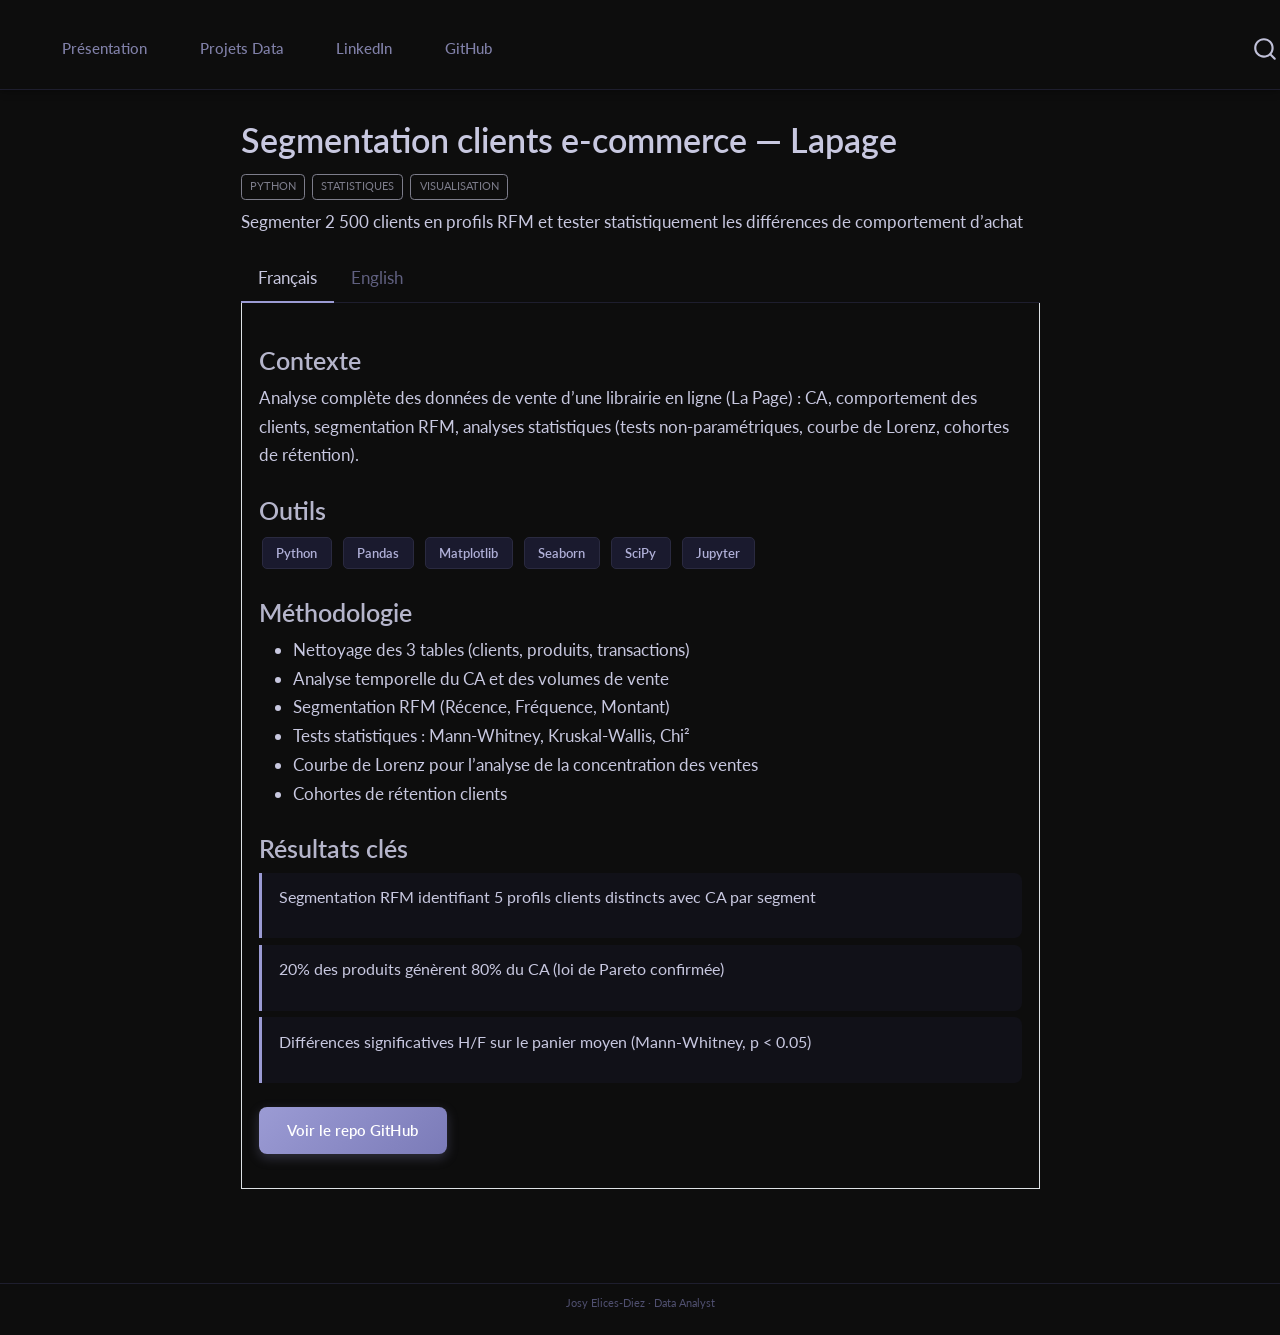
==== docs/projets/ecommerce-lapage/index.html @ 24a9a843 "Bio percutante pour recruteurs, sans cadre, texte grand et justifié Co-Authored-By: Claude Sonnet 4." ====
<!DOCTYPE html>
<html xmlns="http://www.w3.org/1999/xhtml" lang="en" xml:lang="en"><head>

<meta charset="utf-8">
<meta name="generator" content="quarto-1.9.37">

<meta name="viewport" content="width=device-width, initial-scale=1.0, user-scalable=yes">

<meta name="description" content="Segmenter 2 500 clients en profils RFM et tester statistiquement les différences de comportement d’achat">

<title>Segmentation clients e-commerce — Lapage – PORTFOLIO 2026</title>
<style>
/* Default styles provided by pandoc.
** See https://pandoc.org/MANUAL.html#variables-for-html for config info.
*/
code{white-space: pre-wrap;}
span.smallcaps{font-variant: small-caps;}
div.columns{display: flex; gap: min(4vw, 1.5em);}
div.column{flex: auto; overflow-x: auto;}
div.hanging-indent{margin-left: 1.5em; text-indent: -1.5em;}
ul.task-list{list-style: none;}
ul.task-list li input[type="checkbox"] {
  width: 0.8em;
  margin: 0 0.8em 0.2em -1em; /* quarto-specific, see https://github.com/quarto-dev/quarto-cli/issues/4556 */ 
  vertical-align: middle;
}
</style>


<script src="../../site_libs/quarto-nav/quarto-nav.js"></script>
<script src="../../site_libs/clipboard/clipboard.min.js"></script>
<script src="../../site_libs/quarto-search/autocomplete.umd.js"></script>
<script src="../../site_libs/quarto-search/fuse.min.js"></script>
<script src="../../site_libs/quarto-search/quarto-search.js"></script>
<meta name="quarto:offset" content="../../">
<link href="../../assets/favicon.png" rel="icon" type="image/png">
<script src="../../site_libs/quarto-html/quarto.js" type="module"></script>
<script src="../../site_libs/quarto-html/tabsets/tabsets.js" type="module"></script>
<script src="../../site_libs/quarto-html/popper.min.js"></script>
<script src="../../site_libs/quarto-html/tippy.umd.min.js"></script>
<script src="../../site_libs/quarto-html/anchor.min.js"></script>
<link href="../../site_libs/quarto-html/tippy.css" rel="stylesheet">
<link href="../../site_libs/quarto-html/quarto-syntax-highlighting-dark-d0ae9245876894da5ac7e18953ecc5cc.css" rel="stylesheet" id="quarto-text-highlighting-styles">
<script src="../../site_libs/bootstrap/bootstrap.min.js"></script>
<link href="../../site_libs/bootstrap/bootstrap-icons.css" rel="stylesheet">
<link href="../../site_libs/bootstrap/bootstrap-d825ab516b02c4f3d4289bb76b1890c4.min.css" rel="stylesheet" append-hash="true" id="quarto-bootstrap" data-mode="dark">
<script id="quarto-search-options" type="application/json">{
  "location": "navbar",
  "copy-button": false,
  "collapse-after": 3,
  "panel-placement": "end",
  "type": "overlay",
  "limit": 50,
  "keyboard-shortcut": [
    "f",
    "/",
    "s"
  ],
  "show-item-context": false,
  "language": {
    "search-no-results-text": "No results",
    "search-matching-documents-text": "matching documents",
    "search-copy-link-title": "Copy link to search",
    "search-hide-matches-text": "Hide additional matches",
    "search-more-match-text": "more match in this document",
    "search-more-matches-text": "more matches in this document",
    "search-clear-button-title": "Clear",
    "search-text-placeholder": "",
    "search-detached-cancel-button-title": "Cancel",
    "search-submit-button-title": "Submit",
    "search-label": "Search"
  }
}</script>
<style>html{ scroll-behavior: smooth; }</style>


</head>

<body class="nav-fixed fullcontent quarto-light">

<div id="quarto-search-results"></div>
  <header id="quarto-header" class="headroom fixed-top">
    <nav class="navbar navbar-expand-lg " data-bs-theme="dark">
      <div class="navbar-container container-fluid">
      <div class="navbar-brand-container mx-auto">
    <a class="navbar-brand" href="../../index.html">
    <span class="navbar-title">PORTFOLIO 2026</span>
    </a>
  </div>
            <div id="quarto-search" class="" title="Search"></div>
          <button class="navbar-toggler" type="button" data-bs-toggle="collapse" data-bs-target="#navbarCollapse" aria-controls="navbarCollapse" role="menu" aria-expanded="false" aria-label="Toggle navigation" onclick="if (window.quartoToggleHeadroom) { window.quartoToggleHeadroom(); }">
  <span class="navbar-toggler-icon"></span>
</button>
          <div class="collapse navbar-collapse" id="navbarCollapse">
            <ul class="navbar-nav navbar-nav-scroll me-auto">
  <li class="nav-item">
    <a class="nav-link" href="../../index.html"> 
<span class="menu-text">Présentation</span></a>
  </li>  
  <li class="nav-item">
    <a class="nav-link" href="../../projets.html"> 
<span class="menu-text">Projets Data</span></a>
  </li>  
  <li class="nav-item">
    <a class="nav-link" href="https://www.linkedin.com/in/josy-elices-diez-03523225a/"> 
<span class="menu-text">LinkedIn</span></a>
  </li>  
  <li class="nav-item">
    <a class="nav-link" href="https://github.com/Elicesjo"> 
<span class="menu-text">GitHub</span></a>
  </li>  
</ul>
          </div> <!-- /navcollapse -->
            <div class="quarto-navbar-tools">
</div>
      </div> <!-- /container-fluid -->
    </nav>
</header>
<!-- content -->
<div id="quarto-content" class="quarto-container page-columns page-rows-contents page-layout-article page-navbar">
<!-- sidebar -->
<!-- margin-sidebar -->
    
<!-- main -->
<main class="content" id="quarto-document-content">

<header id="title-block-header" class="quarto-title-block default">
<div class="quarto-title">
<h1 class="title">Segmentation clients e-commerce — Lapage</h1>
  <div class="quarto-categories">
    <div class="quarto-category">Python</div>
    <div class="quarto-category">Statistiques</div>
    <div class="quarto-category">Visualisation</div>
  </div>
  </div>

<div>
  <div class="description">
    Segmenter 2 500 clients en profils RFM et tester statistiquement les différences de comportement d’achat
  </div>
</div>


<div class="quarto-title-meta">

    
  
    
  </div>
  


</header>


<div class="tabset-margin-container"></div><div class="panel-tabset">
<ul class="nav nav-tabs" role="tablist"><li class="nav-item" role="presentation"><a class="nav-link active" id="tabset-1-1-tab" data-bs-toggle="tab" data-bs-target="#tabset-1-1" role="tab" aria-controls="tabset-1-1" aria-selected="true" href="">Français</a></li><li class="nav-item" role="presentation"><a class="nav-link" id="tabset-1-2-tab" data-bs-toggle="tab" data-bs-target="#tabset-1-2" role="tab" aria-controls="tabset-1-2" aria-selected="false" href="">English</a></li></ul>
<div class="tab-content">
<div id="tabset-1-1" class="tab-pane active" role="tabpanel" aria-labelledby="tabset-1-1-tab">
<section id="contexte" class="level3">
<h3 class="anchored" data-anchor-id="contexte">Contexte</h3>
<p>Analyse complète des données de vente d’une librairie en ligne (La Page) : CA, comportement des clients, segmentation RFM, analyses statistiques (tests non-paramétriques, courbe de Lorenz, cohortes de rétention).</p>
</section>
<section id="outils" class="level3">
<h3 class="anchored" data-anchor-id="outils">Outils</h3>
<p><span class="tool-badge">Python</span> <span class="tool-badge">Pandas</span> <span class="tool-badge">Matplotlib</span> <span class="tool-badge">Seaborn</span> <span class="tool-badge">SciPy</span> <span class="tool-badge">Jupyter</span></p>
</section>
<section id="méthodologie" class="level3">
<h3 class="anchored" data-anchor-id="méthodologie">Méthodologie</h3>
<ul>
<li>Nettoyage des 3 tables (clients, produits, transactions)</li>
<li>Analyse temporelle du CA et des volumes de vente</li>
<li>Segmentation RFM (Récence, Fréquence, Montant)</li>
<li>Tests statistiques : Mann-Whitney, Kruskal-Wallis, Chi²</li>
<li>Courbe de Lorenz pour l’analyse de la concentration des ventes</li>
<li>Cohortes de rétention clients</li>
</ul>
</section>
<section id="résultats-clés" class="level3">
<h3 class="anchored" data-anchor-id="résultats-clés">Résultats clés</h3>
<div class="key-result">
<p>Segmentation RFM identifiant 5 profils clients distincts avec CA par segment</p>
</div>
<div class="key-result">
<p>20% des produits génèrent 80% du CA (loi de Pareto confirmée)</p>
</div>
<div class="key-result">
<p>Différences significatives H/F sur le panier moyen (Mann-Whitney, p &lt; 0.05)</p>
</div>
<p><a href="https://github.com/Elicesjo/PROJET-8-" class="cta-btn" style="display:inline-block;margin-top:1rem;">Voir le repo GitHub</a></p>
</section>
</div>
<div id="tabset-1-2" class="tab-pane" role="tabpanel" aria-labelledby="tabset-1-2-tab">
<section id="context" class="level3">
<h3 class="anchored" data-anchor-id="context">Context</h3>
<p>Full analysis of sales data for an online bookstore (La Page): revenue, customer behaviour, RFM segmentation, and statistical analyses (non-parametric tests, Lorenz curve, retention cohorts).</p>
</section>
<section id="tools" class="level3">
<h3 class="anchored" data-anchor-id="tools">Tools</h3>
<p><span class="tool-badge">Python</span> <span class="tool-badge">Pandas</span> <span class="tool-badge">Matplotlib</span> <span class="tool-badge">Seaborn</span> <span class="tool-badge">SciPy</span> <span class="tool-badge">Jupyter</span></p>
</section>
<section id="methodology" class="level3">
<h3 class="anchored" data-anchor-id="methodology">Methodology</h3>
<ul>
<li>Cleaning of 3 tables (customers, products, transactions)</li>
<li>Time series analysis of revenue and sales volume</li>
<li>RFM segmentation (Recency, Frequency, Monetary)</li>
<li>Statistical tests: Mann-Whitney, Kruskal-Wallis, Chi²</li>
<li>Lorenz curve for sales concentration analysis</li>
<li>Customer retention cohorts</li>
</ul>
</section>
<section id="key-results" class="level3">
<h3 class="anchored" data-anchor-id="key-results">Key results</h3>
<div class="key-result">
<p>RFM segmentation identifying 5 distinct customer profiles with revenue per segment</p>
</div>
<div class="key-result">
<p>20% of products generate 80% of revenue (Pareto confirmed)</p>
</div>
<div class="key-result">
<p>Significant M/F differences in average basket (Mann-Whitney, p &lt; 0.05)</p>
</div>
<p><a href="https://github.com/Elicesjo/PROJET-8-" class="cta-btn" style="display:inline-block;margin-top:1rem;">View GitHub repo</a></p>
</section>
</div>
</div>
</div>



</main> <!-- /main -->
<script id="quarto-html-after-body" type="application/javascript">
  window.document.addEventListener("DOMContentLoaded", function (event) {
    const icon = "";
    const anchorJS = new window.AnchorJS();
    anchorJS.options = {
      placement: 'right',
      icon: icon
    };
    anchorJS.add('.anchored');
    const isCodeAnnotation = (el) => {
      for (const clz of el.classList) {
        if (clz.startsWith('code-annotation-')) {                     
          return true;
        }
      }
      return false;
    }
    const onCopySuccess = function(e) {
      // button target
      const button = e.trigger;
      // don't keep focus
      button.blur();
      // flash "checked"
      button.classList.add('code-copy-button-checked');
      var currentTitle = button.getAttribute("title");
      button.setAttribute("title", "Copied!");
      let tooltip;
      if (window.bootstrap) {
        button.setAttribute("data-bs-toggle", "tooltip");
        button.setAttribute("data-bs-placement", "left");
        button.setAttribute("data-bs-title", "Copied!");
        tooltip = new bootstrap.Tooltip(button, 
          { trigger: "manual", 
            customClass: "code-copy-button-tooltip",
            offset: [0, -8]});
        tooltip.show();    
      }
      setTimeout(function() {
        if (tooltip) {
          tooltip.hide();
          button.removeAttribute("data-bs-title");
          button.removeAttribute("data-bs-toggle");
          button.removeAttribute("data-bs-placement");
        }
        button.setAttribute("title", currentTitle);
        button.classList.remove('code-copy-button-checked');
      }, 1000);
      // clear code selection
      e.clearSelection();
    }
    const getTextToCopy = function(trigger) {
      const outerScaffold = trigger.parentElement.cloneNode(true);
      const codeEl = outerScaffold.querySelector('code');
      for (const childEl of codeEl.children) {
        if (isCodeAnnotation(childEl)) {
          childEl.remove();
        }
      }
      return codeEl.innerText;
    }
    const clipboard = new window.ClipboardJS('.code-copy-button:not([data-in-quarto-modal])', {
      text: getTextToCopy
    });
    clipboard.on('success', onCopySuccess);
    if (window.document.getElementById('quarto-embedded-source-code-modal')) {
      const clipboardModal = new window.ClipboardJS('.code-copy-button[data-in-quarto-modal]', {
        text: getTextToCopy,
        container: window.document.getElementById('quarto-embedded-source-code-modal')
      });
      clipboardModal.on('success', onCopySuccess);
    }
      var localhostRegex = new RegExp(/^(?:http|https):\/\/localhost\:?[0-9]*\//);
      var mailtoRegex = new RegExp(/^mailto:/);
        var filterRegex = new RegExp('/' + window.location.host + '/');
      var isInternal = (href) => {
          return filterRegex.test(href) || localhostRegex.test(href) || mailtoRegex.test(href);
      }
      // Inspect non-navigation links and adorn them if external
     var links = window.document.querySelectorAll('a[href]:not(.nav-link):not(.navbar-brand):not(.toc-action):not(.sidebar-link):not(.sidebar-item-toggle):not(.pagination-link):not(.no-external):not([aria-hidden]):not(.dropdown-item):not(.quarto-navigation-tool):not(.about-link)');
      for (var i=0; i<links.length; i++) {
        const link = links[i];
        if (!isInternal(link.href)) {
          // undo the damage that might have been done by quarto-nav.js in the case of
          // links that we want to consider external
          if (link.dataset.originalHref !== undefined) {
            link.href = link.dataset.originalHref;
          }
        }
      }
    function tippyHover(el, contentFn, onTriggerFn, onUntriggerFn) {
      const config = {
        allowHTML: true,
        maxWidth: 500,
        delay: 100,
        arrow: false,
        appendTo: function(el) {
            return el.parentElement;
        },
        interactive: true,
        interactiveBorder: 10,
        theme: 'quarto',
        placement: 'bottom-start',
      };
      if (contentFn) {
        config.content = contentFn;
      }
      if (onTriggerFn) {
        config.onTrigger = onTriggerFn;
      }
      if (onUntriggerFn) {
        config.onUntrigger = onUntriggerFn;
      }
      window.tippy(el, config); 
    }
    const noterefs = window.document.querySelectorAll('a[role="doc-noteref"]');
    for (var i=0; i<noterefs.length; i++) {
      const ref = noterefs[i];
      tippyHover(ref, function() {
        // use id or data attribute instead here
        let href = ref.getAttribute('data-footnote-href') || ref.getAttribute('href');
        try { href = new URL(href).hash; } catch {}
        const id = href.replace(/^#\/?/, "");
        const note = window.document.getElementById(id);
        if (note) {
          return note.innerHTML;
        } else {
          return "";
        }
      });
    }
    const xrefs = window.document.querySelectorAll('a.quarto-xref');
    const processXRef = (id, note) => {
      // Strip column container classes
      const stripColumnClz = (el) => {
        el.classList.remove("page-full", "page-columns");
        if (el.children) {
          for (const child of el.children) {
            stripColumnClz(child);
          }
        }
      }
      stripColumnClz(note)
      if (id === null || id.startsWith('sec-')) {
        // Special case sections, only their first couple elements
        const container = document.createElement("div");
        if (note.children && note.children.length > 2) {
          container.appendChild(note.children[0].cloneNode(true));
          for (let i = 1; i < note.children.length; i++) {
            const child = note.children[i];
            if (child.tagName === "P" && child.innerText === "") {
              continue;
            } else {
              container.appendChild(child.cloneNode(true));
              break;
            }
          }
          if (window.Quarto?.typesetMath) {
            window.Quarto.typesetMath(container);
          }
          return container.innerHTML
        } else {
          if (window.Quarto?.typesetMath) {
            window.Quarto.typesetMath(note);
          }
          return note.innerHTML;
        }
      } else {
        // Remove any anchor links if they are present
        const anchorLink = note.querySelector('a.anchorjs-link');
        if (anchorLink) {
          anchorLink.remove();
        }
        if (window.Quarto?.typesetMath) {
          window.Quarto.typesetMath(note);
        }
        if (note.classList.contains("callout")) {
          return note.outerHTML;
        } else {
          return note.innerHTML;
        }
      }
    }
    for (var i=0; i<xrefs.length; i++) {
      const xref = xrefs[i];
      tippyHover(xref, undefined, function(instance) {
        instance.disable();
        let url = xref.getAttribute('href');
        let hash = undefined; 
        if (url.startsWith('#')) {
          hash = url;
        } else {
          try { hash = new URL(url).hash; } catch {}
        }
        if (hash) {
          const id = hash.replace(/^#\/?/, "");
          const note = window.document.getElementById(id);
          if (note !== null) {
            try {
              const html = processXRef(id, note.cloneNode(true));
              instance.setContent(html);
            } finally {
              instance.enable();
              instance.show();
            }
          } else {
            // See if we can fetch this
            fetch(url.split('#')[0])
            .then(res => res.text())
            .then(html => {
              const parser = new DOMParser();
              const htmlDoc = parser.parseFromString(html, "text/html");
              const note = htmlDoc.getElementById(id);
              if (note !== null) {
                const html = processXRef(id, note);
                instance.setContent(html);
              } 
            }).finally(() => {
              instance.enable();
              instance.show();
            });
          }
        } else {
          // See if we can fetch a full url (with no hash to target)
          // This is a special case and we should probably do some content thinning / targeting
          fetch(url)
          .then(res => res.text())
          .then(html => {
            const parser = new DOMParser();
            const htmlDoc = parser.parseFromString(html, "text/html");
            const note = htmlDoc.querySelector('main.content');
            if (note !== null) {
              // This should only happen for chapter cross references
              // (since there is no id in the URL)
              // remove the first header
              if (note.children.length > 0 && note.children[0].tagName === "HEADER") {
                note.children[0].remove();
              }
              const html = processXRef(null, note);
              instance.setContent(html);
            } 
          }).finally(() => {
            instance.enable();
            instance.show();
          });
        }
      }, function(instance) {
      });
    }
        let selectedAnnoteEl;
        const selectorForAnnotation = ( cell, annotation) => {
          let cellAttr = 'data-code-cell="' + cell + '"';
          let lineAttr = 'data-code-annotation="' +  annotation + '"';
          const selector = 'span[' + cellAttr + '][' + lineAttr + ']';
          return selector;
        }
        const selectCodeLines = (annoteEl) => {
          const doc = window.document;
          const targetCell = annoteEl.getAttribute("data-target-cell");
          const targetAnnotation = annoteEl.getAttribute("data-target-annotation");
          const annoteSpan = window.document.querySelector(selectorForAnnotation(targetCell, targetAnnotation));
          const lines = annoteSpan.getAttribute("data-code-lines").split(",");
          const lineIds = lines.map((line) => {
            return targetCell + "-" + line;
          })
          let top = null;
          let height = null;
          let parent = null;
          if (lineIds.length > 0) {
              //compute the position of the single el (top and bottom and make a div)
              const el = window.document.getElementById(lineIds[0]);
              top = el.offsetTop;
              height = el.offsetHeight;
              parent = el.parentElement.parentElement;
            if (lineIds.length > 1) {
              const lastEl = window.document.getElementById(lineIds[lineIds.length - 1]);
              const bottom = lastEl.offsetTop + lastEl.offsetHeight;
              height = bottom - top;
            }
            if (top !== null && height !== null && parent !== null) {
              // cook up a div (if necessary) and position it 
              let div = window.document.getElementById("code-annotation-line-highlight");
              if (div === null) {
                div = window.document.createElement("div");
                div.setAttribute("id", "code-annotation-line-highlight");
                div.style.position = 'absolute';
                parent.appendChild(div);
              }
              div.style.top = top - 2 + "px";
              div.style.height = height + 4 + "px";
              div.style.left = 0;
              let gutterDiv = window.document.getElementById("code-annotation-line-highlight-gutter");
              if (gutterDiv === null) {
                gutterDiv = window.document.createElement("div");
                gutterDiv.setAttribute("id", "code-annotation-line-highlight-gutter");
                gutterDiv.style.position = 'absolute';
                const codeCell = window.document.getElementById(targetCell);
                const gutter = codeCell.querySelector('.code-annotation-gutter');
                gutter.appendChild(gutterDiv);
              }
              gutterDiv.style.top = top - 2 + "px";
              gutterDiv.style.height = height + 4 + "px";
            }
            selectedAnnoteEl = annoteEl;
          }
        };
        const unselectCodeLines = () => {
          const elementsIds = ["code-annotation-line-highlight", "code-annotation-line-highlight-gutter"];
          elementsIds.forEach((elId) => {
            const div = window.document.getElementById(elId);
            if (div) {
              div.remove();
            }
          });
          selectedAnnoteEl = undefined;
        };
          // Handle positioning of the toggle
      window.addEventListener(
        "resize",
        throttle(() => {
          elRect = undefined;
          if (selectedAnnoteEl) {
            selectCodeLines(selectedAnnoteEl);
          }
        }, 10)
      );
      function throttle(fn, ms) {
      let throttle = false;
      let timer;
        return (...args) => {
          if(!throttle) { // first call gets through
              fn.apply(this, args);
              throttle = true;
          } else { // all the others get throttled
              if(timer) clearTimeout(timer); // cancel #2
              timer = setTimeout(() => {
                fn.apply(this, args);
                timer = throttle = false;
              }, ms);
          }
        };
      }
        // Attach click handler to the DT
        const annoteDls = window.document.querySelectorAll('dt[data-target-cell]');
        for (const annoteDlNode of annoteDls) {
          annoteDlNode.addEventListener('click', (event) => {
            const clickedEl = event.target;
            if (clickedEl !== selectedAnnoteEl) {
              unselectCodeLines();
              const activeEl = window.document.querySelector('dt[data-target-cell].code-annotation-active');
              if (activeEl) {
                activeEl.classList.remove('code-annotation-active');
              }
              selectCodeLines(clickedEl);
              clickedEl.classList.add('code-annotation-active');
            } else {
              // Unselect the line
              unselectCodeLines();
              clickedEl.classList.remove('code-annotation-active');
            }
          });
        }
    const findCites = (el) => {
      const parentEl = el.parentElement;
      if (parentEl) {
        const cites = parentEl.dataset.cites;
        if (cites) {
          return {
            el,
            cites: cites.split(' ')
          };
        } else {
          return findCites(el.parentElement)
        }
      } else {
        return undefined;
      }
    };
    var bibliorefs = window.document.querySelectorAll('a[role="doc-biblioref"]');
    for (var i=0; i<bibliorefs.length; i++) {
      const ref = bibliorefs[i];
      const citeInfo = findCites(ref);
      if (citeInfo) {
        tippyHover(citeInfo.el, function() {
          var popup = window.document.createElement('div');
          citeInfo.cites.forEach(function(cite) {
            var citeDiv = window.document.createElement('div');
            citeDiv.classList.add('hanging-indent');
            citeDiv.classList.add('csl-entry');
            var biblioDiv = window.document.getElementById('ref-' + cite);
            if (biblioDiv) {
              citeDiv.innerHTML = biblioDiv.innerHTML;
            }
            popup.appendChild(citeDiv);
          });
          return popup.innerHTML;
        });
      }
    }
  });
  </script>
</div> <!-- /content -->
<footer class="footer">
  <div class="nav-footer">
    <div class="nav-footer-left">
      &nbsp;
    </div>   
    <div class="nav-footer-center">
<p>Josy Elices-Diez · Data Analyst</p>
</div>
    <div class="nav-footer-right">
      &nbsp;
    </div>
  </div>
</footer>




<script src="../../site_libs/quarto-html/zenscroll-min.js"></script>
</body></html>
---- docs/site_libs/quarto-html/tippy.css ----
.tippy-box[data-animation=fade][data-state=hidden]{opacity:0}[data-tippy-root]{max-width:calc(100vw - 10px)}.tippy-box{position:relative;background-color:#333;color:#fff;border-radius:4px;font-size:14px;line-height:1.4;white-space:normal;outline:0;transition-property:transform,visibility,opacity}.tippy-box[data-placement^=top]>.tippy-arrow{bottom:0}.tippy-box[data-placement^=top]>.tippy-arrow:before{bottom:-7px;left:0;border-width:8px 8px 0;border-top-color:initial;transform-origin:center top}.tippy-box[data-placement^=bottom]>.tippy-arrow{top:0}.tippy-box[data-placement^=bottom]>.tippy-arrow:before{top:-7px;left:0;border-width:0 8px 8px;border-bottom-color:initial;transform-origin:center bottom}.tippy-box[data-placement^=left]>.tippy-arrow{right:0}.tippy-box[data-placement^=left]>.tippy-arrow:before{border-width:8px 0 8px 8px;border-left-color:initial;right:-7px;transform-origin:center left}.tippy-box[data-placement^=right]>.tippy-arrow{left:0}.tippy-box[data-placement^=right]>.tippy-arrow:before{left:-7px;border-width:8px 8px 8px 0;border-right-color:initial;transform-origin:center right}.tippy-box[data-inertia][data-state=visible]{transition-timing-function:cubic-bezier(.54,1.5,.38,1.11)}.tippy-arrow{width:16px;height:16px;color:#333}.tippy-arrow:before{content:"";position:absolute;border-color:transparent;border-style:solid}.tippy-content{position:relative;padding:5px 9px;z-index:1}
---- docs/site_libs/quarto-html/quarto-syntax-highlighting-dark-d0ae9245876894da5ac7e18953ecc5cc.css ----
/* quarto syntax highlight colors */
:root {
  --quarto-hl-al-color: #f07178;
  --quarto-hl-an-color: #d4d0ab;
  --quarto-hl-at-color: #00e0e0;
  --quarto-hl-bn-color: #d4d0ab;
  --quarto-hl-bu-color: #abe338;
  --quarto-hl-ch-color: #abe338;
  --quarto-hl-co-color: #f8f8f2;
  --quarto-hl-cv-color: #ffd700;
  --quarto-hl-cn-color: #ffd700;
  --quarto-hl-cf-color: #ffa07a;
  --quarto-hl-dt-color: #ffa07a;
  --quarto-hl-dv-color: #d4d0ab;
  --quarto-hl-do-color: #f8f8f2;
  --quarto-hl-er-color: #f07178;
  --quarto-hl-ex-color: #00e0e0;
  --quarto-hl-fl-color: #d4d0ab;
  --quarto-hl-fu-color: #ffa07a;
  --quarto-hl-im-color: #abe338;
  --quarto-hl-in-color: #d4d0ab;
  --quarto-hl-kw-color: #ffa07a;
  --quarto-hl-op-color: #ffa07a;
  --quarto-hl-ot-color: #00e0e0;
  --quarto-hl-pp-color: #dcc6e0;
  --quarto-hl-re-color: #00e0e0;
  --quarto-hl-sc-color: #abe338;
  --quarto-hl-ss-color: #abe338;
  --quarto-hl-st-color: #abe338;
  --quarto-hl-va-color: #00e0e0;
  --quarto-hl-vs-color: #abe338;
  --quarto-hl-wa-color: #dcc6e0;
}

/* other quarto variables */
:root {
  --quarto-font-monospace: SFMono-Regular, Menlo, Monaco, Consolas, "Liberation Mono", "Courier New", monospace;
}

/* syntax highlight based on Pandoc's rules */
pre > code.sourceCode > span {
  color: #f8f8f2;
}

code.sourceCode > span {
  color: #f8f8f2;
}

div.sourceCode,
div.sourceCode pre.sourceCode {
  color: #f8f8f2;
}

/* Normal */
code span {
  color: #f8f8f2;
}

/* Alert */
code span.al {
  color: #f07178;
}

/* Annotation */
code span.an {
  color: #d4d0ab;
}

/* Attribute */
code span.at {
  color: #00e0e0;
}

/* BaseN */
code span.bn {
  color: #d4d0ab;
}

/* BuiltIn */
code span.bu {
  color: #abe338;
}

/* ControlFlow */
code span.cf {
  font-weight: bold;
  color: #ffa07a;
}

/* Char */
code span.ch {
  color: #abe338;
}

/* Constant */
code span.cn {
  color: #ffd700;
}

/* Comment */
code span.co {
  font-style: italic;
  color: #f8f8f2;
}

/* CommentVar */
code span.cv {
  color: #ffd700;
}

/* Documentation */
code span.do {
  color: #f8f8f2;
}

/* DataType */
code span.dt {
  color: #ffa07a;
}

/* DecVal */
code span.dv {
  color: #d4d0ab;
}

/* Error */
code span.er {
  color: #f07178;
  text-decoration: underline;
}

/* Extension */
code span.ex {
  font-weight: bold;
  color: #00e0e0;
}

/* Float */
code span.fl {
  color: #d4d0ab;
}

/* Function */
code span.fu {
  color: #ffa07a;
}

/* Import */
code span.im {
  color: #abe338;
}

/* Information */
code span.in {
  color: #d4d0ab;
}

/* Keyword */
code span.kw {
  font-weight: bold;
  color: #ffa07a;
}

/* Operator */
code span.op {
  color: #ffa07a;
}

/* Other */
code span.ot {
  color: #00e0e0;
}

/* Preprocessor */
code span.pp {
  color: #dcc6e0;
}

/* RegionMarker */
code span.re {
  background-color: #f8f8f2;
  color: #00e0e0;
}

/* SpecialChar */
code span.sc {
  color: #abe338;
}

/* SpecialString */
code span.ss {
  color: #abe338;
}

/* String */
code span.st {
  color: #abe338;
}

/* Variable */
code span.va {
  color: #00e0e0;
}

/* VerbatimString */
code span.vs {
  color: #abe338;
}

/* Warning */
code span.wa {
  color: #dcc6e0;
}

.prevent-inlining {
  content: "</";
}

/*# sourceMappingURL=e2dac9153eaf3c552d5043f9565d03d7.css.map */
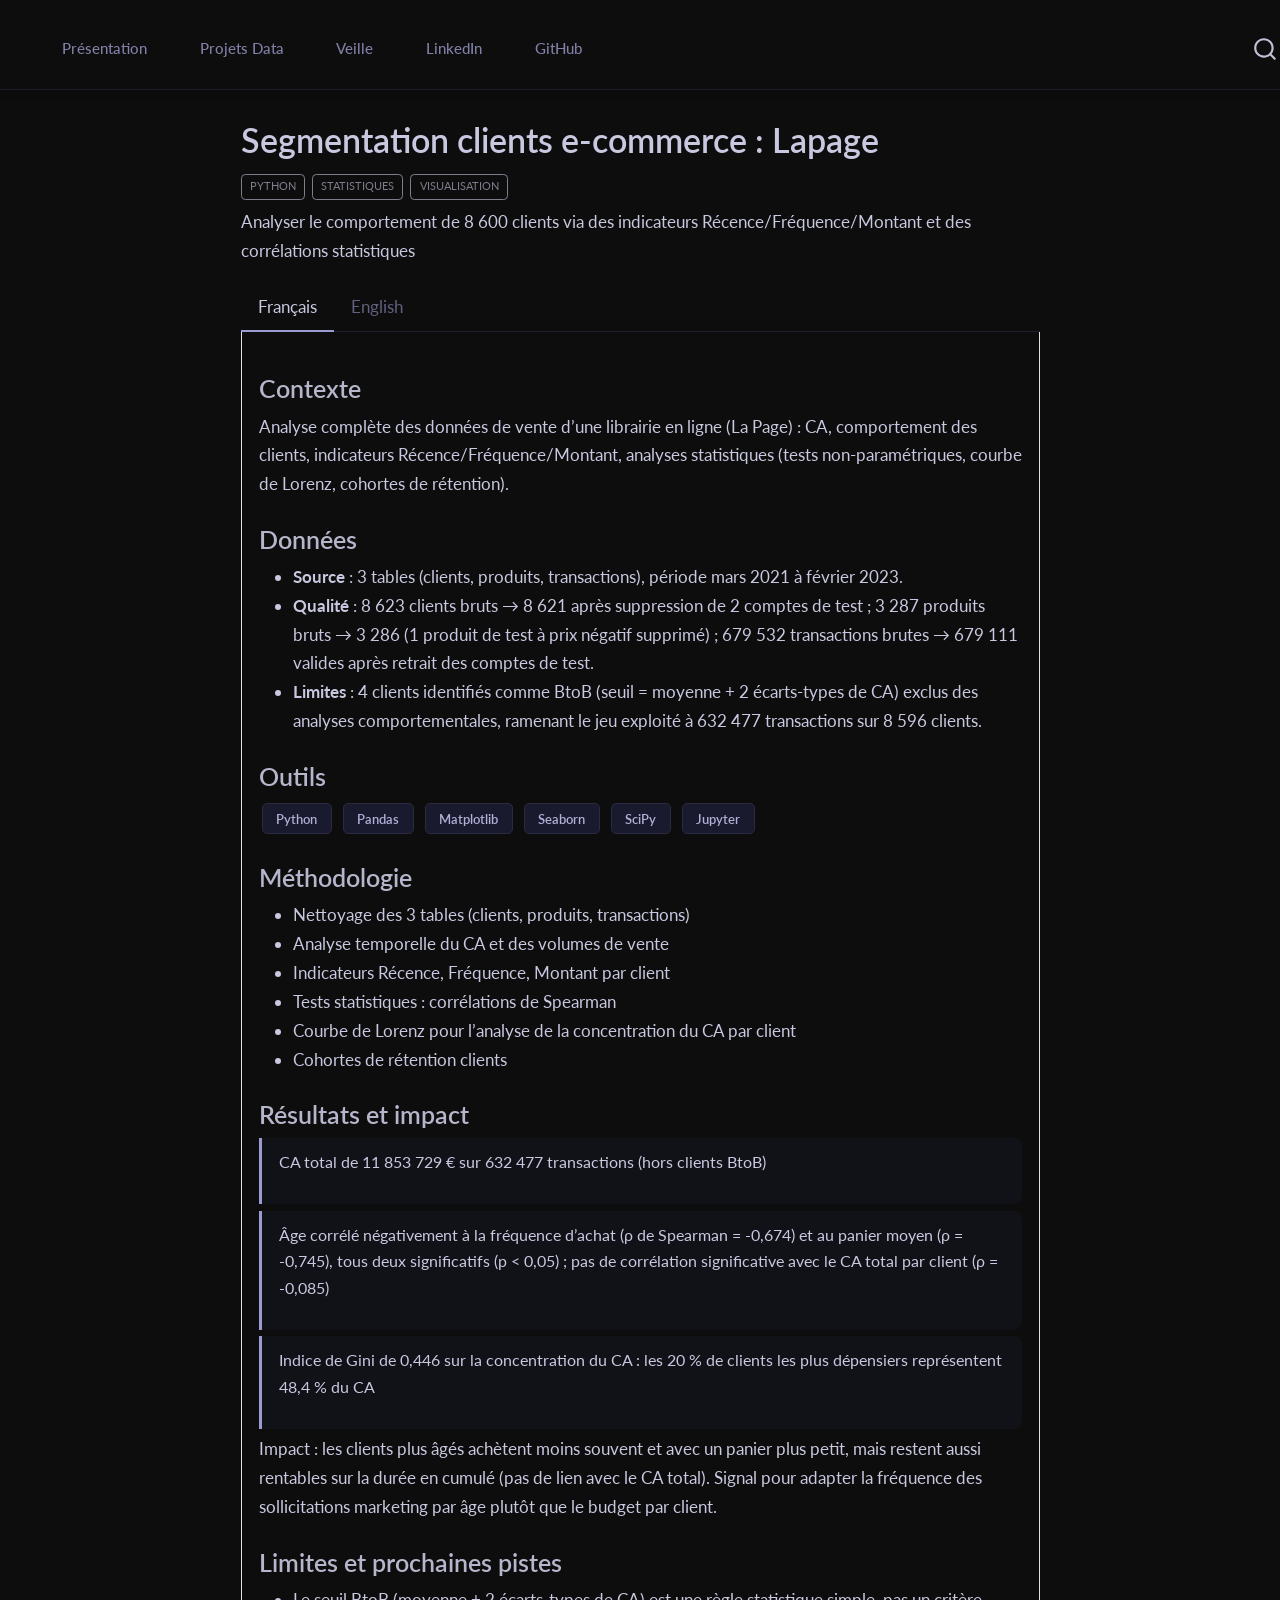
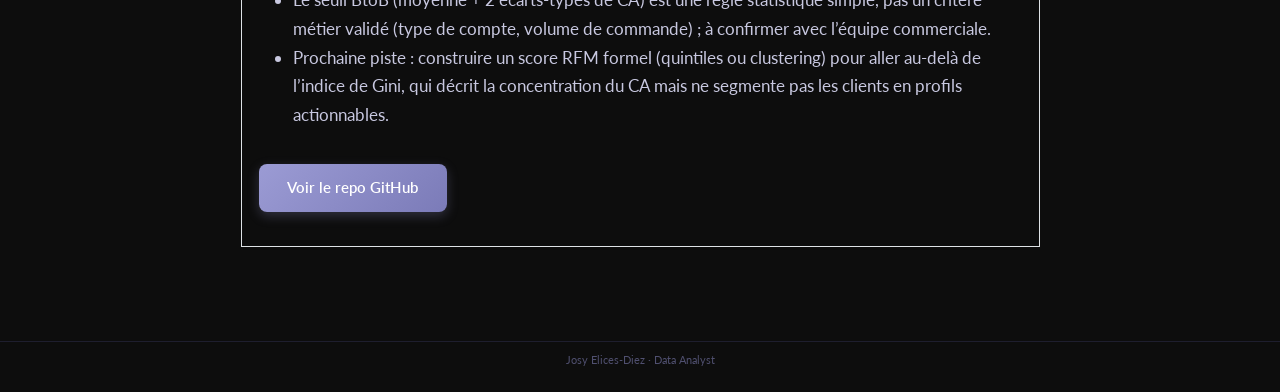
==== commit 871b2af0: "Ajoute la page Veille, enrichit les 9 pages projet et ajoute la détection d'anomalies comme 10e preu" ====
--- a/docs/projets/ecommerce-lapage/index.html
+++ b/docs/projets/ecommerce-lapage/index.html
@@ -2,13 +2,13 @@
 <html xmlns="http://www.w3.org/1999/xhtml" lang="en" xml:lang="en"><head>
 
 <meta charset="utf-8">
-<meta name="generator" content="quarto-1.9.37">
+<meta name="generator" content="quarto-1.9.38">
 
 <meta name="viewport" content="width=device-width, initial-scale=1.0, user-scalable=yes">
 
-<meta name="description" content="Segmenter 2 500 clients en profils RFM et tester statistiquement les différences de comportement d’achat">
-
-<title>Segmentation clients e-commerce — Lapage – PORTFOLIO 2026</title>
+<meta name="description" content="Analyser le comportement de 8 600 clients via des indicateurs Récence/Fréquence/Montant et des corrélations statistiques">
+
+<title>Segmentation clients e-commerce : Lapage – PORTFOLIO 2026</title>
 <style>
 /* Default styles provided by pandoc.
 ** See https://pandoc.org/MANUAL.html#variables-for-html for config info.
@@ -40,10 +40,10 @@
 <script src="../../site_libs/quarto-html/tippy.umd.min.js"></script>
 <script src="../../site_libs/quarto-html/anchor.min.js"></script>
 <link href="../../site_libs/quarto-html/tippy.css" rel="stylesheet">
-<link href="../../site_libs/quarto-html/quarto-syntax-highlighting-dark-d0ae9245876894da5ac7e18953ecc5cc.css" rel="stylesheet" id="quarto-text-highlighting-styles">
+<link href="../../site_libs/quarto-html/quarto-syntax-highlighting-dark-0a6b7249c26820e032cb0bd839ff02b1.css" rel="stylesheet" id="quarto-text-highlighting-styles">
 <script src="../../site_libs/bootstrap/bootstrap.min.js"></script>
 <link href="../../site_libs/bootstrap/bootstrap-icons.css" rel="stylesheet">
-<link href="../../site_libs/bootstrap/bootstrap-d825ab516b02c4f3d4289bb76b1890c4.min.css" rel="stylesheet" append-hash="true" id="quarto-bootstrap" data-mode="dark">
+<link href="../../site_libs/bootstrap/bootstrap-ee089b5cd8c331d37006e611d21b4011.min.css" rel="stylesheet" append-hash="true" id="quarto-bootstrap" data-mode="dark">
 <script id="quarto-search-options" type="application/json">{
   "location": "navbar",
   "copy-button": false,
@@ -102,6 +102,10 @@
 <span class="menu-text">Projets Data</span></a>
   </li>  
   <li class="nav-item">
+    <a class="nav-link" href="../../veille.html"> 
+<span class="menu-text">Veille</span></a>
+  </li>  
+  <li class="nav-item">
     <a class="nav-link" href="https://www.linkedin.com/in/josy-elices-diez-03523225a/"> 
 <span class="menu-text">LinkedIn</span></a>
   </li>  
@@ -126,7 +130,7 @@
 
 <header id="title-block-header" class="quarto-title-block default">
 <div class="quarto-title">
-<h1 class="title">Segmentation clients e-commerce — Lapage</h1>
+<h1 class="title">Segmentation clients e-commerce : Lapage</h1>
   <div class="quarto-categories">
     <div class="quarto-category">Python</div>
     <div class="quarto-category">Statistiques</div>
@@ -136,7 +140,7 @@
 
 <div>
   <div class="description">
-    Segmenter 2 500 clients en profils RFM et tester statistiquement les différences de comportement d’achat
+    Analyser le comportement de 8 600 clients via des indicateurs Récence/Fréquence/Montant et des corrélations statistiques
   </div>
 </div>
 
@@ -159,7 +163,15 @@
 <div id="tabset-1-1" class="tab-pane active" role="tabpanel" aria-labelledby="tabset-1-1-tab">
 <section id="contexte" class="level3">
 <h3 class="anchored" data-anchor-id="contexte">Contexte</h3>
-<p>Analyse complète des données de vente d’une librairie en ligne (La Page) : CA, comportement des clients, segmentation RFM, analyses statistiques (tests non-paramétriques, courbe de Lorenz, cohortes de rétention).</p>
+<p>Analyse complète des données de vente d’une librairie en ligne (La Page) : CA, comportement des clients, indicateurs Récence/Fréquence/Montant, analyses statistiques (tests non-paramétriques, courbe de Lorenz, cohortes de rétention).</p>
+</section>
+<section id="données" class="level3">
+<h3 class="anchored" data-anchor-id="données">Données</h3>
+<ul>
+<li><strong>Source</strong> : 3 tables (clients, produits, transactions), période mars 2021 à février 2023.</li>
+<li><strong>Qualité</strong> : 8 623 clients bruts → 8 621 après suppression de 2 comptes de test ; 3 287 produits bruts → 3 286 (1 produit de test à prix négatif supprimé) ; 679 532 transactions brutes → 679 111 valides après retrait des comptes de test.</li>
+<li><strong>Limites</strong> : 4 clients identifiés comme BtoB (seuil = moyenne + 2 écarts-types de CA) exclus des analyses comportementales, ramenant le jeu exploité à 632 477 transactions sur 8 596 clients.</li>
+</ul>
 </section>
 <section id="outils" class="level3">
 <h3 class="anchored" data-anchor-id="outils">Outils</h3>
@@ -170,30 +182,46 @@
 <ul>
 <li>Nettoyage des 3 tables (clients, produits, transactions)</li>
 <li>Analyse temporelle du CA et des volumes de vente</li>
-<li>Segmentation RFM (Récence, Fréquence, Montant)</li>
-<li>Tests statistiques : Mann-Whitney, Kruskal-Wallis, Chi²</li>
-<li>Courbe de Lorenz pour l’analyse de la concentration des ventes</li>
+<li>Indicateurs Récence, Fréquence, Montant par client</li>
+<li>Tests statistiques : corrélations de Spearman</li>
+<li>Courbe de Lorenz pour l’analyse de la concentration du CA par client</li>
 <li>Cohortes de rétention clients</li>
 </ul>
 </section>
-<section id="résultats-clés" class="level3">
-<h3 class="anchored" data-anchor-id="résultats-clés">Résultats clés</h3>
+<section id="résultats-et-impact" class="level3">
+<h3 class="anchored" data-anchor-id="résultats-et-impact">Résultats et impact</h3>
 <div class="key-result">
-<p>Segmentation RFM identifiant 5 profils clients distincts avec CA par segment</p>
+<p>CA total de 11 853 729 € sur 632 477 transactions (hors clients BtoB)</p>
 </div>
 <div class="key-result">
-<p>20% des produits génèrent 80% du CA (loi de Pareto confirmée)</p>
+<p>Âge corrélé négativement à la fréquence d’achat (ρ de Spearman = -0,674) et au panier moyen (ρ = -0,745), tous deux significatifs (p &lt; 0,05) ; pas de corrélation significative avec le CA total par client (ρ = -0,085)</p>
 </div>
 <div class="key-result">
-<p>Différences significatives H/F sur le panier moyen (Mann-Whitney, p &lt; 0.05)</p>
-</div>
+<p>Indice de Gini de 0,446 sur la concentration du CA : les 20 % de clients les plus dépensiers représentent 48,4 % du CA</p>
+</div>
+<p>Impact : les clients plus âgés achètent moins souvent et avec un panier plus petit, mais restent aussi rentables sur la durée en cumulé (pas de lien avec le CA total). Signal pour adapter la fréquence des sollicitations marketing par âge plutôt que le budget par client.</p>
+</section>
+<section id="limites-et-prochaines-pistes" class="level3">
+<h3 class="anchored" data-anchor-id="limites-et-prochaines-pistes">Limites et prochaines pistes</h3>
+<ul>
+<li>Le seuil BtoB (moyenne + 2 écarts-types de CA) est une règle statistique simple, pas un critère métier validé (type de compte, volume de commande) ; à confirmer avec l’équipe commerciale.</li>
+<li>Prochaine piste : construire un score RFM formel (quintiles ou clustering) pour aller au-delà de l’indice de Gini, qui décrit la concentration du CA mais ne segmente pas les clients en profils actionnables.</li>
+</ul>
 <p><a href="https://github.com/Elicesjo/PROJET-8-" class="cta-btn" style="display:inline-block;margin-top:1rem;">Voir le repo GitHub</a></p>
 </section>
 </div>
 <div id="tabset-1-2" class="tab-pane" role="tabpanel" aria-labelledby="tabset-1-2-tab">
 <section id="context" class="level3">
 <h3 class="anchored" data-anchor-id="context">Context</h3>
-<p>Full analysis of sales data for an online bookstore (La Page): revenue, customer behaviour, RFM segmentation, and statistical analyses (non-parametric tests, Lorenz curve, retention cohorts).</p>
+<p>Full analysis of sales data for an online bookstore (La Page): revenue, customer behaviour, Recency/Frequency/Monetary indicators, and statistical analyses (non-parametric tests, Lorenz curve, retention cohorts).</p>
+</section>
+<section id="data" class="level3">
+<h3 class="anchored" data-anchor-id="data">Data</h3>
+<ul>
+<li><strong>Source</strong>: 3 tables (customers, products, transactions), period March 2021 to February 2023.</li>
+<li><strong>Quality</strong>: 8,623 raw customers → 8,621 after removing 2 test accounts; 3,287 raw products → 3,286 (1 test product with a negative price removed); 679,532 raw transactions → 679,111 valid after removing test accounts.</li>
+<li><strong>Limits</strong>: 4 customers identified as B2B (threshold = mean + 2 standard deviations of revenue) excluded from behavioral analyses, narrowing the working dataset to 632,477 transactions across 8,596 customers.</li>
+</ul>
 </section>
 <section id="tools" class="level3">
 <h3 class="anchored" data-anchor-id="tools">Tools</h3>
@@ -204,23 +232,31 @@
 <ul>
 <li>Cleaning of 3 tables (customers, products, transactions)</li>
 <li>Time series analysis of revenue and sales volume</li>
-<li>RFM segmentation (Recency, Frequency, Monetary)</li>
-<li>Statistical tests: Mann-Whitney, Kruskal-Wallis, Chi²</li>
-<li>Lorenz curve for sales concentration analysis</li>
+<li>Recency, Frequency, Monetary indicators per customer</li>
+<li>Statistical tests: Spearman correlations</li>
+<li>Lorenz curve for per-customer revenue concentration analysis</li>
 <li>Customer retention cohorts</li>
 </ul>
 </section>
-<section id="key-results" class="level3">
-<h3 class="anchored" data-anchor-id="key-results">Key results</h3>
+<section id="results-and-impact" class="level3">
+<h3 class="anchored" data-anchor-id="results-and-impact">Results and impact</h3>
 <div class="key-result">
-<p>RFM segmentation identifying 5 distinct customer profiles with revenue per segment</p>
+<p>Total revenue of €11,853,729 across 632,477 transactions (excluding B2B customers)</p>
 </div>
 <div class="key-result">
-<p>20% of products generate 80% of revenue (Pareto confirmed)</p>
+<p>Age negatively correlated with purchase frequency (Spearman ρ = -0.674) and average basket (ρ = -0.745), both significant (p &lt; 0.05); no significant correlation with total revenue per customer (ρ = -0.085)</p>
 </div>
 <div class="key-result">
-<p>Significant M/F differences in average basket (Mann-Whitney, p &lt; 0.05)</p>
-</div>
+<p>Gini index of 0.446 on revenue concentration: the top 20% of spenders account for 48.4% of revenue</p>
+</div>
+<p>Impact: older customers buy less often and with a smaller basket, but remain just as profitable cumulatively over time (no link with total revenue). A signal to adjust marketing outreach frequency by age rather than budget per customer.</p>
+</section>
+<section id="limits-and-next-steps" class="level3">
+<h3 class="anchored" data-anchor-id="limits-and-next-steps">Limits and next steps</h3>
+<ul>
+<li>The B2B threshold (mean + 2 standard deviations of revenue) is a simple statistical rule, not a validated business criterion (account type, order volume); to be confirmed with the sales team.</li>
+<li>Next step: build a formal RFM score (quintiles or clustering) to go beyond the Gini index, which describes revenue concentration but does not segment customers into actionable profiles.</li>
+</ul>
 <p><a href="https://github.com/Elicesjo/PROJET-8-" class="cta-btn" style="display:inline-block;margin-top:1rem;">View GitHub repo</a></p>
 </section>
 </div>
--- a/docs/site_libs/quarto-html/quarto-syntax-highlighting-dark-0a6b7249c26820e032cb0bd839ff02b1.css
+++ b/docs/site_libs/quarto-html/quarto-syntax-highlighting-dark-0a6b7249c26820e032cb0bd839ff02b1.css
@@ -0,0 +1,219 @@
+/* quarto syntax highlight colors */
+:root {
+  --quarto-hl-al-color: #f07178;
+  --quarto-hl-an-color: #d4d0ab;
+  --quarto-hl-at-color: #00e0e0;
+  --quarto-hl-bn-color: #d4d0ab;
+  --quarto-hl-bu-color: #abe338;
+  --quarto-hl-ch-color: #abe338;
+  --quarto-hl-co-color: #f8f8f2;
+  --quarto-hl-cv-color: #ffd700;
+  --quarto-hl-cn-color: #ffd700;
+  --quarto-hl-cf-color: #ffa07a;
+  --quarto-hl-dt-color: #ffa07a;
+  --quarto-hl-dv-color: #d4d0ab;
+  --quarto-hl-do-color: #f8f8f2;
+  --quarto-hl-er-color: #f07178;
+  --quarto-hl-ex-color: #00e0e0;
+  --quarto-hl-fl-color: #d4d0ab;
+  --quarto-hl-fu-color: #ffa07a;
+  --quarto-hl-im-color: #abe338;
+  --quarto-hl-in-color: #d4d0ab;
+  --quarto-hl-kw-color: #ffa07a;
+  --quarto-hl-op-color: #ffa07a;
+  --quarto-hl-ot-color: #00e0e0;
+  --quarto-hl-pp-color: #dcc6e0;
+  --quarto-hl-re-color: #00e0e0;
+  --quarto-hl-sc-color: #abe338;
+  --quarto-hl-ss-color: #abe338;
+  --quarto-hl-st-color: #abe338;
+  --quarto-hl-va-color: #00e0e0;
+  --quarto-hl-vs-color: #abe338;
+  --quarto-hl-wa-color: #dcc6e0;
+}
+
+/* other quarto variables */
+:root {
+  --quarto-font-monospace: SFMono-Regular, Menlo, Monaco, Consolas, "Liberation Mono", "Courier New", monospace;
+}
+
+/* syntax highlight based on Pandoc's rules */
+pre > code.sourceCode > span {
+  color: #f8f8f2;
+}
+
+code.sourceCode > span {
+  color: #f8f8f2;
+}
+
+div.sourceCode,
+div.sourceCode pre.sourceCode {
+  color: #f8f8f2;
+}
+
+/* Normal */
+code span {
+  color: #f8f8f2;
+}
+
+/* Alert */
+code span.al {
+  color: #f07178;
+}
+
+/* Annotation */
+code span.an {
+  color: #d4d0ab;
+}
+
+/* Attribute */
+code span.at {
+  color: #00e0e0;
+}
+
+/* BaseN */
+code span.bn {
+  color: #d4d0ab;
+}
+
+/* BuiltIn */
+code span.bu {
+  color: #abe338;
+}
+
+/* ControlFlow */
+code span.cf {
+  font-weight: bold;
+  color: #ffa07a;
+}
+
+/* Char */
+code span.ch {
+  color: #abe338;
+}
+
+/* Constant */
+code span.cn {
+  color: #ffd700;
+}
+
+/* Comment */
+code span.co {
+  font-style: italic;
+  color: #f8f8f2;
+}
+
+/* CommentVar */
+code span.cv {
+  color: #ffd700;
+}
+
+/* Documentation */
+code span.do {
+  color: #f8f8f2;
+}
+
+/* DataType */
+code span.dt {
+  color: #ffa07a;
+}
+
+/* DecVal */
+code span.dv {
+  color: #d4d0ab;
+}
+
+/* Error */
+code span.er {
+  color: #f07178;
+  text-decoration: underline;
+}
+
+/* Extension */
+code span.ex {
+  font-weight: bold;
+  color: #00e0e0;
+}
+
+/* Float */
+code span.fl {
+  color: #d4d0ab;
+}
+
+/* Function */
+code span.fu {
+  color: #ffa07a;
+}
+
+/* Import */
+code span.im {
+  color: #abe338;
+}
+
+/* Information */
+code span.in {
+  color: #d4d0ab;
+}
+
+/* Keyword */
+code span.kw {
+  font-weight: bold;
+  color: #ffa07a;
+}
+
+/* Operator */
+code span.op {
+  color: #ffa07a;
+}
+
+/* Other */
+code span.ot {
+  color: #00e0e0;
+}
+
+/* Preprocessor */
+code span.pp {
+  color: #dcc6e0;
+}
+
+/* RegionMarker */
+code span.re {
+  background-color: #f8f8f2;
+  color: #00e0e0;
+}
+
+/* SpecialChar */
+code span.sc {
+  color: #abe338;
+}
+
+/* SpecialString */
+code span.ss {
+  color: #abe338;
+}
+
+/* String */
+code span.st {
+  color: #abe338;
+}
+
+/* Variable */
+code span.va {
+  color: #00e0e0;
+}
+
+/* VerbatimString */
+code span.vs {
+  color: #abe338;
+}
+
+/* Warning */
+code span.wa {
+  color: #dcc6e0;
+}
+
+.prevent-inlining {
+  content: "</";
+}
+
+/*# sourceMappingURL=175367c052bafc98bd680af3479823f0.css.map */
